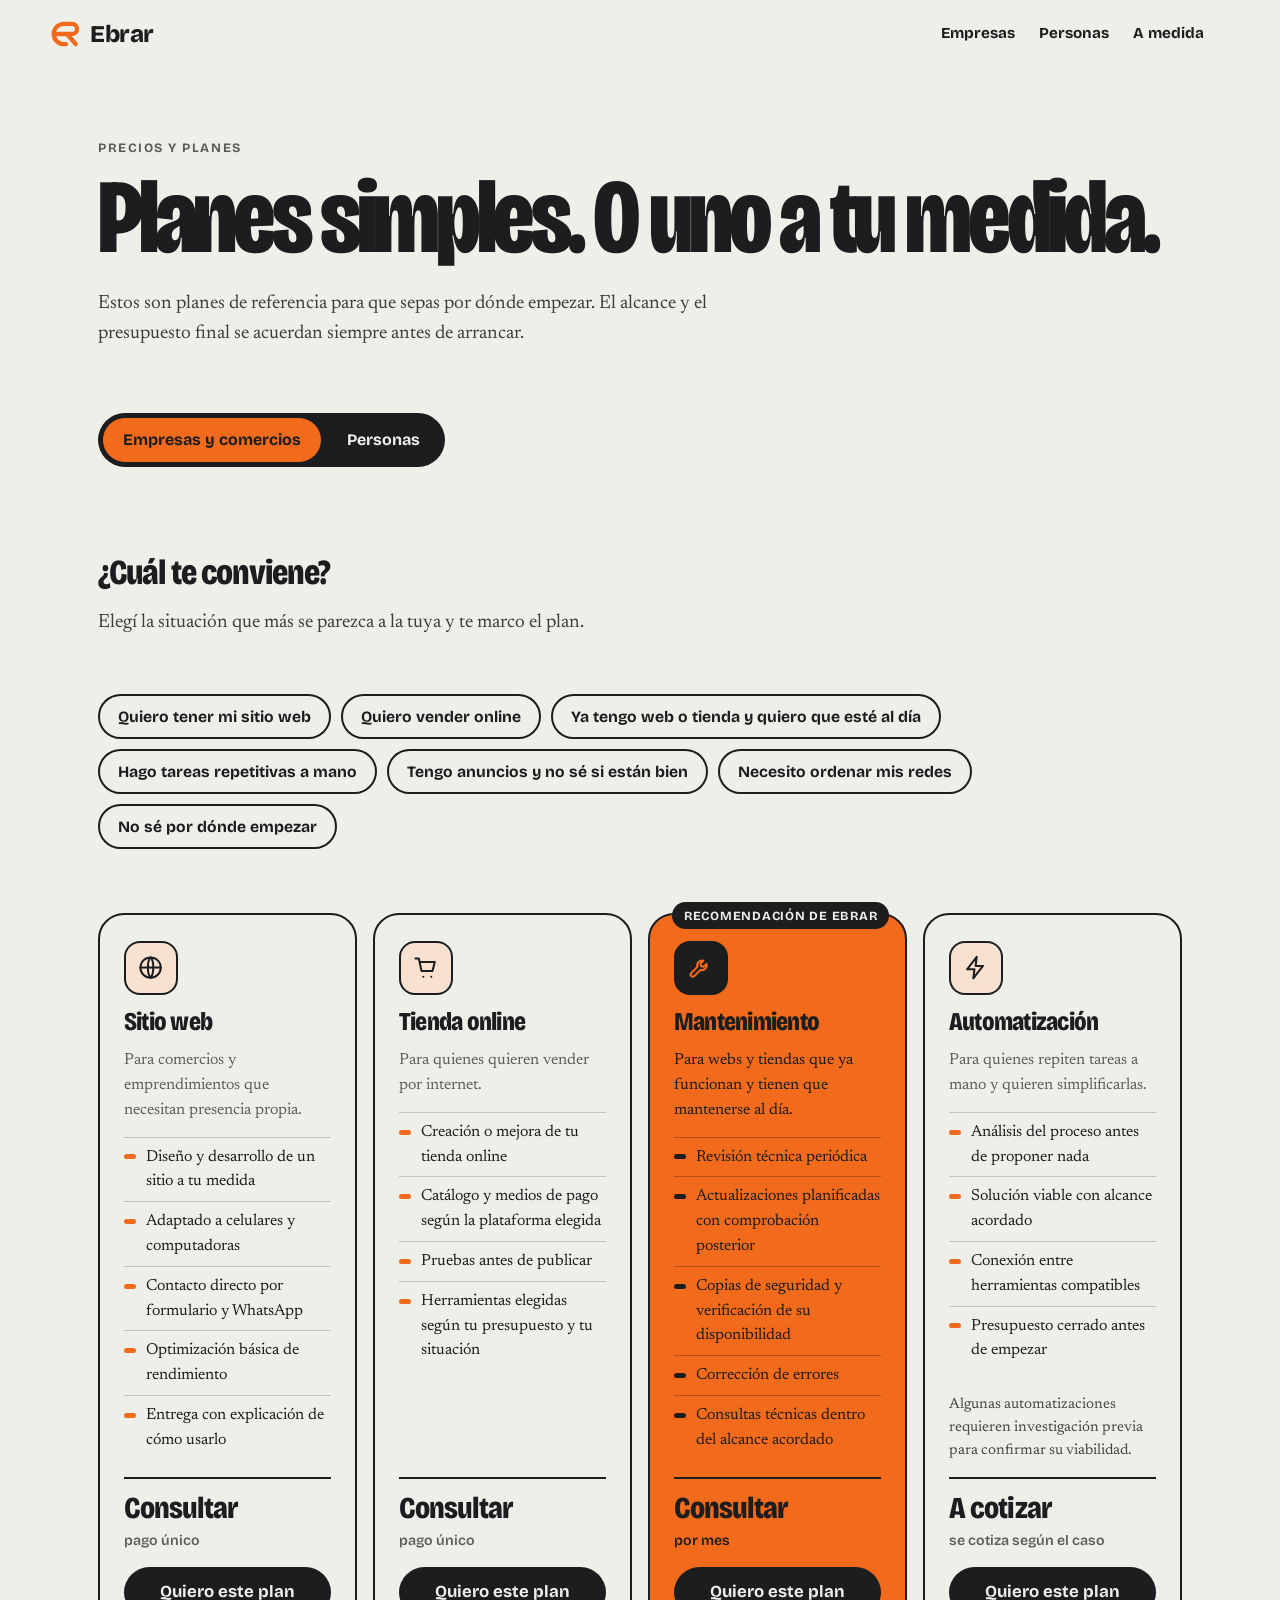
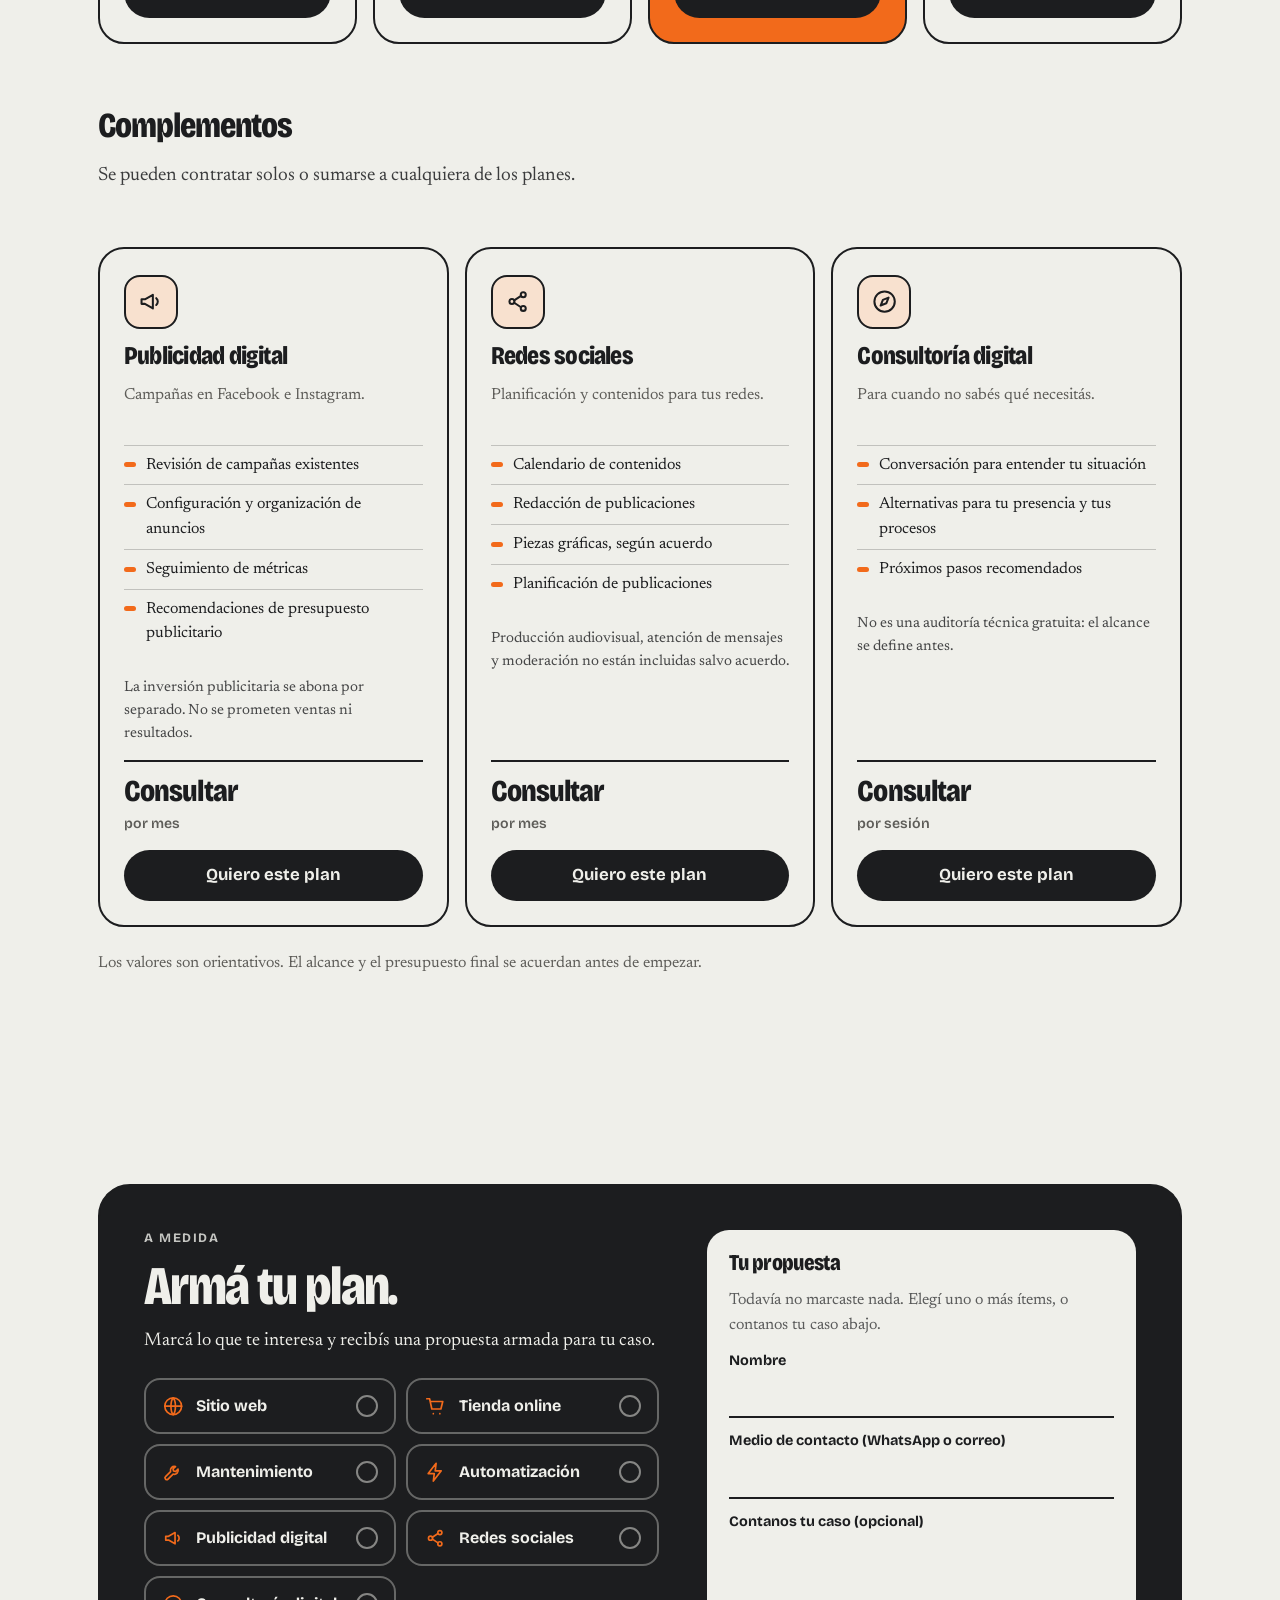
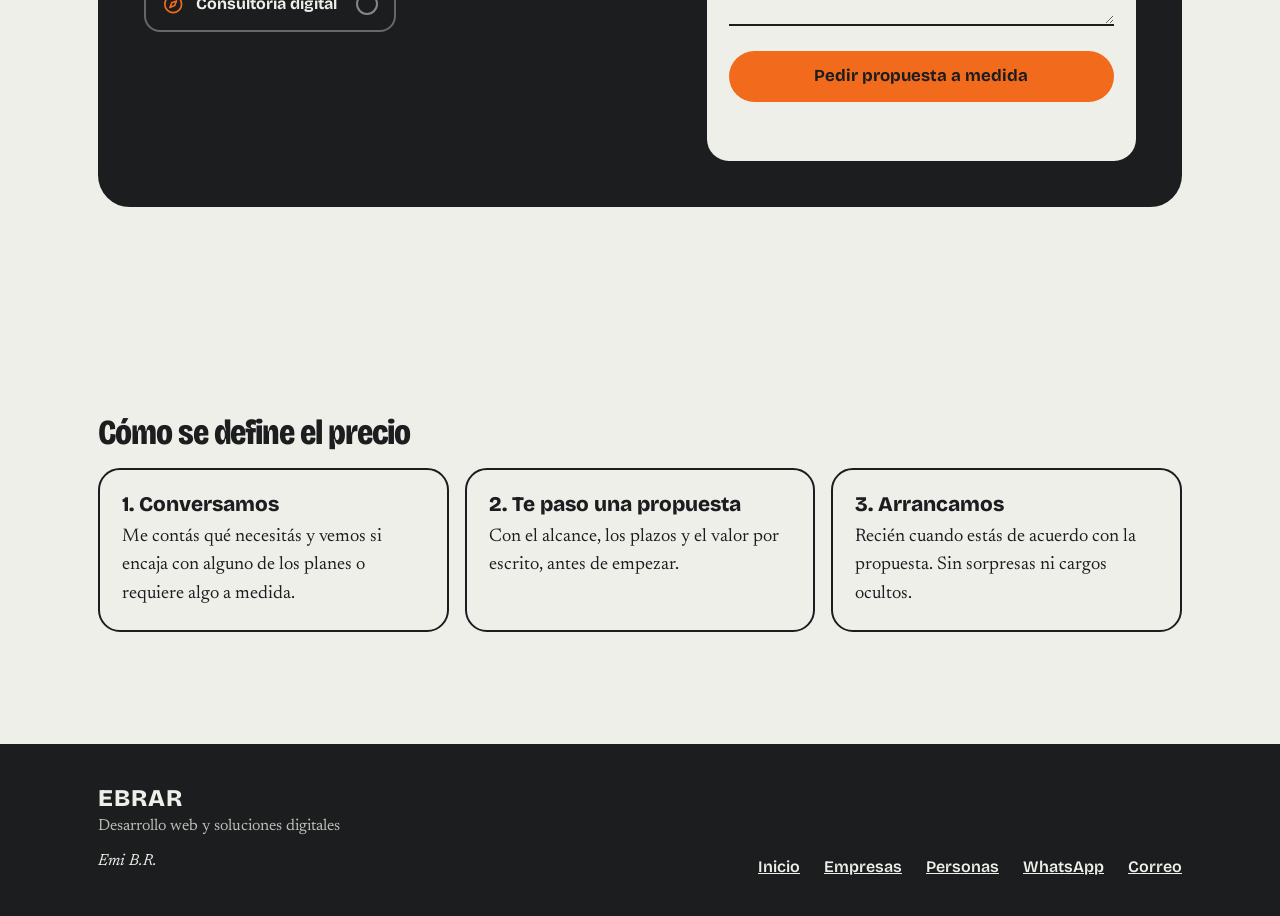
==== precios.html @ 12d83b52 "Nuevo estilo general" ====
<!doctype html>
<html lang="es-AR">
<head>
<meta charset="utf-8">
<meta name="viewport" content="width=device-width, initial-scale=1">
<title>Precios y planes | Ebrar</title>
<meta name="description" content="Planes de referencia para sitios web, tiendas online, mantenimiento, automatización, publicidad y redes, y para acompañamiento tecnológico personal. También propuestas a medida.">
<meta name="theme-color" content="#EFEFEA">
<meta name="robots" content="index, follow">
<meta property="og:type" content="website">
<meta property="og:locale" content="es_AR">
<meta property="og:site_name" content="Ebrar">
<meta property="og:title" content="Precios y planes | Ebrar">
<meta property="og:description" content="Planes simples para empresas y para personas, o una propuesta a medida.">
<meta property="og:image" content="og.png">
<meta name="twitter:card" content="summary_large_image">
<link rel="icon" type="image/svg+xml" href="logo.svg">
<link rel="preconnect" href="https://fonts.googleapis.com">
<link rel="preconnect" href="https://fonts.gstatic.com" crossorigin>
<link rel="stylesheet" href="https://fonts.googleapis.com/css2?family=Bricolage+Grotesque:opsz,wdth,wght@12..96,75..100,500..800&family=Newsreader:ital,opsz,wght@0,6..72,400..600;1,6..72,400..500&display=swap">
<link rel="stylesheet" href="styles.css">
</head>
<body>
<a class="skip" href="#contenido">Saltar al contenido</a>
<svg width="0" height="0" style="position:absolute" aria-hidden="true" focusable="false"><defs>
<symbol id="i-phone" viewBox="0 0 24 24"><rect x="7" y="2" width="10" height="20" rx="2.5"/><path d="M11 18.5h2"/></symbol>
<symbol id="i-chat" viewBox="0 0 24 24"><path d="M4 5h16v11H9.5L5 20v-4H4z"/><path d="M8 9.5h8M8 12.5h5"/></symbol>
<symbol id="i-folder" viewBox="0 0 24 24"><path d="M3 6.5h6l2 2.5h10V19H3z"/><circle cx="9" cy="14" r="1.6"/><path d="M12 17.5l3-3 3 3"/></symbol>
<symbol id="i-doc" viewBox="0 0 24 24"><path d="M6 3h8.5L19 7.5V21H6z"/><path d="M14 3v5h5M9.5 14.5l2 2 3.5-4"/></symbol>
<symbol id="i-shield" viewBox="0 0 24 24"><path d="M12 3l8 3v6c0 5-3.4 8-8 9-4.6-1-8-4-8-9V6z"/><path d="M8.5 12l2.5 2.5 4.5-5"/></symbol>
<symbol id="i-globe" viewBox="0 0 24 24"><circle cx="12" cy="12" r="9"/><path d="M3 12h18M12 3c3.2 3.2 3.2 14.8 0 18M12 3c-3.2 3.2-3.2 14.8 0 18"/></symbol>
<symbol id="i-cart" viewBox="0 0 24 24"><path d="M3 4h3l2.4 11h9.7l2-8H7M10 20h.01M17 20h.01"/></symbol>
<symbol id="i-wrench" viewBox="0 0 24 24"><path d="M14.5 6a4.2 4.2 0 0 0-5.3 5.3L3.8 16.7a1.9 1.9 0 0 0 2.7 2.7l5.4-5.4a4.2 4.2 0 0 0 5.3-5.3l-2.6 2.6-2.2-.6-.6-2.2z"/></symbol>
<symbol id="i-bolt" viewBox="0 0 24 24"><path d="M13 2.5L4.5 13.5H11l-1 8 8.5-11H12z"/></symbol>
<symbol id="i-megaphone" viewBox="0 0 24 24"><path d="M4 10v4h3l7 4V6L7 10zM17 9a4 4 0 0 1 0 6"/></symbol>
<symbol id="i-share" viewBox="0 0 24 24"><circle cx="7" cy="12" r="2.2"/><circle cx="17" cy="6" r="2.2"/><circle cx="17" cy="18" r="2.2"/><path d="M9 11l6-4M9 13l6 4"/></symbol>
<symbol id="i-compass" viewBox="0 0 24 24"><circle cx="12" cy="12" r="9"/><path d="M15.5 8.5L13.5 13.5 8.5 15.5 10.5 10.5z"/></symbol>
<symbol id="i-calendar" viewBox="0 0 24 24"><path d="M4 6h16v14H4zM4 10.5h16M8 3.5v4M16 3.5v4"/></symbol>
<symbol id="i-layers" viewBox="0 0 24 24"><path d="M12 3l9 5-9 5-9-5zM3 13l9 5 9-5"/></symbol>
<symbol id="i-user" viewBox="0 0 24 24"><circle cx="12" cy="8" r="4"/><path d="M4.5 21c0-4 3.4-6.5 7.5-6.5s7.5 2.5 7.5 6.5"/></symbol>
<symbol id="i-sliders" viewBox="0 0 24 24"><path d="M4 7h10M18 7h2M4 17h2M10 17h10M14 5v4M8 15v4"/></symbol>
</defs></svg>

<div class="pricing" id="pricing" data-aud="a">
  <header class="rbar">
    <a class="brand" href="index.html" aria-label="Ebrar, ir al inicio"><svg viewBox="-4 10 112 100" aria-hidden="true" focusable="false"><g fill="none" stroke="currentColor" stroke-width="16" stroke-linecap="round" stroke-linejoin="round"><path d="M56 98H48A38 38 0 0 1 48 22H78A19 19 0 0 1 78 60H12"/><path d="M60 60L92 98"/></g></svg>Ebrar</a>
    <nav aria-label="Principal"><a href="index.html?aud=a">Empresas</a><a href="index.html?aud=b">Personas</a><a href="#armar">A medida</a></nav>
  </header>

  <main id="contenido">
    <section class="ph wrap" aria-labelledby="titulo-precios">
      <p class="k">Precios y planes</p>
      <h1 id="titulo-precios">Planes simples. O uno a tu medida.</h1>
      <p class="lead">Estos son planes de referencia para que sepas por dónde empezar. El alcance y el presupuesto final se acuerdan siempre antes de arrancar.</p>
      <div class="atabs" role="tablist" aria-label="Elegí tu recorrido">
        <button type="button" role="tab" id="tab-a" aria-selected="true" aria-controls="plans">Empresas y comercios</button>
        <button type="button" role="tab" id="tab-b" aria-selected="false" aria-controls="plans" tabindex="-1">Personas</button>
      </div>
    </section>

    <section class="s wrap" style="padding-top:clamp(16px,3vw,32px)" aria-labelledby="t-reco">
      <h2 class="h3s" id="t-reco">¿Cuál te conviene?</h2>
      <p class="lead" style="margin-top:0">Elegí la situación que más se parezca a la tuya y te marco el plan.</p>
      <div class="situ" id="situ" role="group" aria-label="Situaciones"></div>
      <div id="plans" role="tabpanel" aria-live="polite"></div>
      <div class="addons" id="addons-wrap" hidden>
        <h2 class="h3s" id="t-add">Complementos</h2>
        <p class="lead" style="margin-top:0">Se pueden contratar solos o sumarse a cualquiera de los planes.</p>
        <div id="addons"></div>
      </div>
      <p class="pnote" id="pnote"></p>
    </section>

    <section class="s wrap" id="armar" style="padding-top:0" aria-labelledby="t-build">
      <div class="build">
        <div>
          <p class="k" style="opacity:.8">A medida</p>
          <h2 id="t-build">Armá tu plan.</h2>
          <p id="build-lead">Marcá lo que te interesa y recibís una propuesta pensada para tu caso.</p>
          <ul class="mods" id="mods"></ul>
        </div>
        <form class="sum" id="form-sum" novalidate aria-labelledby="t-sum">
          <h3 id="t-sum">Tu propuesta</h3>
          <div id="sum-list" aria-live="polite"></div>
          <div class="field"><label class="field__label" for="s-name">Nombre</label><input class="field__input" id="s-name" name="name" type="text" autocomplete="name" maxlength="80" required><p class="field__error" id="s-e-name" hidden></p></div>
          <div class="field"><label class="field__label" for="s-contact">Medio de contacto (WhatsApp o correo)</label><input class="field__input" id="s-contact" name="contact" type="text" autocomplete="email" maxlength="120" required><p class="field__error" id="s-e-contact" hidden></p></div>
          <div class="field"><label class="field__label" for="s-message">Contanos tu caso (opcional)</label><textarea class="field__input field__input--area" id="s-message" name="message" rows="3" maxlength="1500" style="min-height:5em"></textarea><p class="field__error" id="s-e-message" hidden></p></div>
          <div class="trap" aria-hidden="true"><label for="s-web">No completar este campo</label><input id="s-web" name="web" type="text" tabindex="-1" autocomplete="off"></div>
          <button class="btn" type="submit">Pedir propuesta a medida</button>
          <p class="form__status" id="s-status" role="status" aria-live="polite"></p>
        </form>
      </div>
    </section>

    <section class="s wrap how" aria-labelledby="t-how" style="padding-top:0">
      <h2 class="h3s" id="t-how">Cómo se define el precio</h2>
      <ol>
        <li><b>1. Conversamos</b>Me contás qué necesitás y vemos si encaja con alguno de los planes o requiere algo a medida.</li>
        <li><b>2. Te paso una propuesta</b>Con el alcance, los plazos y el valor por escrito, antes de empezar.</li>
        <li><b>3. Arrancamos</b>Recién cuando estás de acuerdo con la propuesta. Sin sorpresas ni cargos ocultos.</li>
      </ol>
    </section>
  </main>

  <footer class="footer">
    <div class="wrap footer__in">
      <div><p class="fb">EBRAR</p><p>Desarrollo web y soluciones digitales</p><p class="fs">Emi B.R.</p></div>
      <nav aria-label="Pie de página"><a href="index.html">Inicio</a><a href="index.html?aud=a">Empresas</a><a href="index.html?aud=b">Personas</a><a href="#" data-wa hidden>WhatsApp</a><a href="#" data-mail hidden>Correo</a></nav>
    </div>
  </footer>
</div>

<script src="config.js"></script>
<script src="common.js"></script>
<script src="precios.js"></script>
</body>
</html>
---- styles.css ----
/* Ebrar — estilos. Colores y tipografías centralizados en :root. Sin dependencias, sin build. */
:root{
  --paper:#EFEFEA;--ink:#1C1D1F;--ink2:#34353a;--orange:#F26A1B;--orange2:#D9590F;--tint:#F8E1CF;--muted:#5E5D59;
  --fd:"Bricolage Grotesque","Arial Narrow",system-ui,sans-serif;--ft:"Newsreader",Georgia,serif;
  --g:clamp(20px,5vw,48px);--ease:cubic-bezier(.2,.8,.2,1);--maxw:1180px
}
*{box-sizing:border-box}
html{scroll-behavior:smooth;-webkit-text-size-adjust:100%}
body{margin:0;background:var(--paper);color:var(--ink);font:1.15rem/1.55 var(--ft);overflow-x:hidden;text-rendering:optimizeLegibility}
h1,h2,h3,p{margin:0}
h1,h2,h3{font-family:var(--fd);font-weight:800;line-height:1;letter-spacing:-.03em;font-variation-settings:"wdth" 80}
a{color:inherit}
:focus-visible{outline:3px solid var(--orange);outline-offset:3px}
.wrap{max-width:var(--maxw);margin-inline:auto;padding-inline:var(--g)}
.skip{position:absolute;left:12px;top:-80px;z-index:200;padding:10px 16px;background:var(--ink);color:var(--paper);font-family:var(--fd)}
.skip:focus{top:12px}
svg.i{width:1em;height:1em;fill:none;stroke:currentColor;stroke-width:1.8;stroke-linecap:round;stroke-linejoin:round;flex:none}
.brand{display:flex;align-items:center;gap:10px;text-decoration:none;font:800 1.5rem var(--fd);letter-spacing:-.02em}
.brand svg{width:30px;height:28px;color:var(--orange)}
[hidden]{display:none!important}

/* ===== PORTADA (1 viewport) ===== */
.cover{position:relative;height:100svh;min-height:640px;display:flex;flex-direction:column;justify-content:center;padding:84px var(--g) 40px;overflow:hidden}
.top{position:absolute;inset:0 0 auto 0;height:68px;display:flex;align-items:center;justify-content:space-between;padding-inline:var(--g);z-index:5}
.toplinks{display:flex;gap:20px;font:700 .95rem var(--fd)}
.toplinks a{text-decoration:none;padding:8px 2px;border-bottom:2px solid transparent}.toplinks a:hover{border-color:var(--orange)}
.cover__in{position:relative;z-index:2;max-width:var(--maxw);margin-inline:auto;width:100%}
.desc{font:600 .78rem var(--fd);letter-spacing:.12em;text-transform:uppercase;margin-bottom:18px}
h1{position:relative;z-index:2;font-size:clamp(2.8rem,10vw,8.2rem);font-variation-settings:"wdth" 76;letter-spacing:-.04em;line-height:.93}
.l{display:block;overflow:hidden;padding-bottom:.08em}
.l>span{display:block;transform:translateY(105%);animation:up 1s var(--ease) forwards}
.l:nth-child(2)>span{animation-delay:.1s}.l:nth-child(3)>span{animation-delay:.2s}
@keyframes up{to{transform:none}}
.roll{margin-top:clamp(18px,3vh,32px);font:600 clamp(1.1rem,2.2vw,1.6rem) var(--ft);display:flex;gap:.45em;align-items:baseline;flex-wrap:wrap}
.roll b{display:inline-block;height:1.3em;overflow:hidden;vertical-align:bottom;font:800 1.1em var(--fd);letter-spacing:-.02em;min-width:11ch}
.roll b span{display:block;height:1.3em}
.cta{margin-top:clamp(24px,4.5vh,44px);display:flex;gap:14px;flex-wrap:wrap}
.pick{position:relative;border:0;cursor:pointer;font:700 1.08rem var(--fd);padding:0 26px;border-radius:999px;min-height:58px;display:inline-flex;align-items:center;gap:12px;transition:transform .3s var(--ease),opacity .3s}
.pick .i{font-size:1.4em}.pick .ar{transition:transform .35s var(--ease)}
.pick:hover .ar,.pick:focus-visible .ar{transform:translateX(6px)}
.pick--a{background:var(--ink);color:var(--paper)}.pick--a .i{color:var(--orange)}
.pick--b{background:var(--orange);color:var(--ink)}
.pick:hover .i:first-child{animation:wig .6s ease}
@keyframes wig{30%{transform:rotate(-12deg) scale(1.15)}60%{transform:rotate(8deg) scale(1.1)}}
/* el botón enfocado se destaca y el otro se atenúa, para no confundirlos */
.cta:has(.pick:hover) .pick:not(:hover),.cta:has(.pick:focus-visible) .pick:not(:focus-visible){opacity:.35;transform:scale(.96)}
.pick:hover,.pick:focus-visible{transform:scale(1.04)}
.pick--a:hover,.pick--a:focus-visible{animation:ringA 1.4s ease-out infinite}
.pick--b:hover,.pick--b:focus-visible{animation:ringB 1.4s ease-out infinite}
@keyframes ringA{from{box-shadow:0 0 0 0 rgba(28,29,31,.45)}to{box-shadow:0 0 0 16px rgba(28,29,31,0)}}
@keyframes ringB{from{box-shadow:0 0 0 0 rgba(242,106,27,.55)}to{box-shadow:0 0 0 16px rgba(242,106,27,0)}}
.preview{margin-top:16px;min-height:1.6em;font:600 .98rem var(--fd);color:var(--muted)}
.big-mark{position:absolute;z-index:1;right:-4vw;top:50%;width:min(46vw,620px);color:var(--orange);transform:translate(var(--px,0),calc(-50% + var(--py,0)));transition:transform .4s ease-out,color .5s,opacity .5s}
.big-mark path{stroke-dasharray:1 2;stroke-dashoffset:1.1;animation:draw 1.6s cubic-bezier(.6,.05,.2,1) .3s forwards}
.big-mark path+path{animation-delay:1.1s}
@keyframes draw{to{stroke-dashoffset:0}}
.cover[data-hov="a"] .big-mark{color:var(--ink);opacity:.12}
@media(max-width:759px){.big-mark{width:80vw;right:-22vw;top:26%;opacity:.22}.pick{width:100%;justify-content:space-between}}

/* ===== TRANSICIÓN ===== */
.wipe{position:fixed;inset:0;z-index:100;pointer-events:none;clip-path:circle(0 at 50% 50%);opacity:1}
.wipe.run{transition:clip-path .8s cubic-bezier(.7,0,.2,1)}
.wipe.fade{transition:opacity .5s ease;opacity:0}

/* ===== SELECTOR DISCRETO: riel lateral (≥1300px) o botón de esquina ===== */
.sw{position:relative;display:inline-flex;background:var(--ink);border-radius:999px;padding:3px;font:700 .82rem var(--fd)}
.sw button{position:relative;z-index:1;border:0;background:none;color:var(--paper);padding:8px 13px;border-radius:999px;cursor:pointer;font:inherit;min-height:36px;white-space:nowrap}
.sw button[aria-pressed=true]{color:var(--ink)}
.sw .pill{position:absolute;border-radius:999px;background:var(--orange);transition:all .45s var(--ease)}
#rail,#chip,#pop{display:none}
#rail{position:fixed;z-index:60;right:8px;top:50%;transform:translateY(-50%) translateX(140%);transition:transform .5s var(--ease)}
#rail.show{transform:translateY(-50%)}
#rail.sw{flex-direction:column;width:42px;padding:3px;box-shadow:0 0 0 1px rgba(239,239,234,.4)}
#rail button{writing-mode:vertical-rl;transform:rotate(180deg);padding:14px 8px;min-height:0;min-width:36px}
#rail .pill{left:3px;right:3px}
@media(min-width:1300px){#rail{display:inline-flex}}
@media(max-width:1299px){
  #chip{display:grid;place-items:center;position:fixed;z-index:60;top:12px;right:12px;width:46px;height:46px;border-radius:50%;border:2px solid var(--paper);background:var(--ink);color:var(--orange);font-size:1.3rem;cursor:pointer;opacity:0;pointer-events:none;transition:opacity .4s,transform .3s var(--ease)}
  #chip.show{opacity:.6;pointer-events:auto}#chip.show:hover,#chip.show:focus-visible,#chip.open{opacity:1}
  #pop{position:fixed;z-index:61;top:66px;right:12px;flex-direction:column;gap:4px;background:var(--ink);border:2px solid var(--paper);border-radius:18px;padding:6px;font:700 .9rem var(--fd)}
  #pop.open{display:flex}
  #pop button{border:0;background:none;color:var(--paper);padding:11px 16px;border-radius:12px;cursor:pointer;font:inherit;text-align:left;min-height:44px}
  #pop button[aria-pressed=true]{background:var(--orange);color:var(--ink)}
}

/* ===== CONTENIDO POR RECORRIDO ===== */
#reveal{display:none;transition:background .5s,color .5s}
#reveal.on{display:block}
#reveal[data-aud=a]{background:var(--ink);color:var(--paper)}
#reveal[data-aud=b]{background:var(--tint);color:var(--ink)}
.only-a,.only-b{display:none}
#reveal[data-aud=a] .only-a,#reveal[data-aud=b] .only-b{display:block}
.rbar{display:flex;align-items:center;justify-content:space-between;gap:16px;min-height:68px;padding-inline:var(--g);max-width:calc(var(--maxw) + 2*var(--g));margin-inline:auto}
.rbar nav{display:flex;gap:20px;font:700 .95rem var(--fd)}
.rbar nav a{text-decoration:none;padding:8px 2px;border-bottom:2px solid transparent}.rbar nav a:hover{border-color:var(--orange)}
@media(max-width:1299px){.rbar{padding-right:72px}}
@media(max-width:560px){.rbar nav{gap:12px;font-size:.85rem}.rbar .brand{font-size:1.25rem}}
section.s{padding-block:clamp(56px,9vw,112px)}
.k{font:700 .8rem var(--fd);letter-spacing:.12em;text-transform:uppercase;opacity:.7;margin-bottom:14px}
h2{font-size:clamp(2.1rem,6vw,4.6rem);max-width:13em;margin-bottom:clamp(28px,5vw,60px)}
h2 em{font-style:normal;color:var(--orange)}
.lead{max-width:36em;margin:calc(-1*clamp(8px,3vw,28px)) 0 clamp(28px,5vw,56px);font-size:1.2rem;opacity:.85}
.rv{opacity:0;transform:translateY(40px);transition:opacity .8s var(--ease),transform .8s var(--ease);transition-delay:var(--d,0s)}
.rv.in{opacity:1;transform:none}
.link{display:inline-block;margin-top:12px;font:700 1rem var(--fd);text-decoration:underline;text-decoration-thickness:4px;text-underline-offset:6px}
.link:hover{text-decoration-color:var(--orange)}
.note{font-size:.98rem;margin-top:10px;opacity:.8}

/* Servicios para empresas: tarjetas apiladas */
.stack{position:relative}
.card{position:sticky;top:calc(24px + var(--i)*22px);margin-bottom:28px;border-radius:28px;padding:clamp(24px,4vw,48px);display:grid;gap:22px 40px;color:var(--ink);border:2px solid var(--ink);transform-origin:50% 0}
@media(min-width:760px){.card{grid-template-columns:110px 1fr 1fr}}
.card:nth-child(1){background:var(--paper)}.card:nth-child(2){background:var(--orange)}.card:nth-child(3){background:#E4E3DB}.card:nth-child(4){background:var(--tint)}.card:nth-child(5){background:var(--paper)}
.card .n{font:800 clamp(3rem,8vw,5.5rem)/.9 var(--fd);font-variation-settings:"wdth" 78}
.card h3{font-size:clamp(1.6rem,3.6vw,2.4rem);margin-bottom:10px}
.card ul{list-style:none;margin:0;padding:0}
.card li{padding:8px 0 8px 24px;border-top:1px solid rgba(28,29,31,.28);position:relative}
.card li:first-child{border:0}
.card li::before{content:"";position:absolute;left:0;top:1.02em;width:13px;height:6px;border-radius:6px;background:var(--ink)}
.card .link:hover{text-decoration-color:var(--ink)}

/* Pasos: paneles que se expanden (escritorio) / carrusel (móvil) */
.sg{display:flex;gap:12px;height:330px}
.st{position:relative;flex:1;min-width:0;padding:22px 20px;border-radius:24px;background:rgba(128,128,128,.12);border:2px solid currentColor;border-color:color-mix(in srgb,currentColor 28%,transparent);display:flex;flex-direction:column;justify-content:space-between;overflow:hidden;cursor:pointer;transition:flex .7s var(--ease),background .5s,color .5s,border-color .5s;text-align:left;color:inherit;font:inherit}
.st.on{flex:3.2;background:var(--orange);color:var(--ink);border-color:var(--orange)}
.st .ic{font-size:2rem;width:56px;height:56px;border-radius:16px;display:grid;place-items:center;background:rgba(128,128,128,.2);transition:all .5s var(--ease)}
.st.on .ic{background:var(--ink);color:var(--orange);transform:rotate(-6deg) scale(1.08)}
.st h3{font-size:clamp(1.3rem,2vw,1.8rem)}
.st p{font-size:1.02rem;max-height:0;opacity:0;transition:all .6s var(--ease);max-width:22em}
.st.on p{max-height:140px;opacity:1;margin-top:8px}
.st .sn{position:absolute;right:16px;top:14px;font:800 1.1rem var(--fd);opacity:.6}
.pbar{height:5px;border-radius:5px;background:rgba(128,128,128,.25);margin-bottom:18px;overflow:hidden}
.pbar i{display:block;height:100%;width:var(--p,0%);background:var(--orange);transition:width .3s linear}
@media(max-width:899px){
  .sg{height:auto;overflow-x:auto;scroll-snap-type:x mandatory;padding-bottom:10px;margin-inline:calc(-1*var(--g));padding-inline:var(--g);scrollbar-width:none}
  .sg::-webkit-scrollbar{display:none}
  .st,.st.on{flex:0 0 78%;scroll-snap-align:center;min-height:250px;background:rgba(128,128,128,.12);color:inherit;border-color:color-mix(in srgb,currentColor 28%,transparent)}
  .st.cur{background:var(--orange);color:var(--ink);border-color:var(--orange)}
  .st p{max-height:none;opacity:1;margin-top:8px}
}

/* Personas: tarjetas con íconos (bento) */
.pg{display:grid;gap:16px;grid-template-columns:1fr}
.pc{position:relative;border-radius:26px;border:2px solid var(--ink);background:var(--paper);color:var(--ink);padding:26px 24px 28px;display:flex;flex-direction:column;gap:14px;overflow:hidden;transition:transform .4s var(--ease),box-shadow .4s var(--ease)}
.pc:hover{transform:translateY(-8px) rotate(-.6deg);box-shadow:0 14px 0 var(--ink)}
.pc .ic{width:62px;height:62px;border-radius:18px;display:grid;place-items:center;font-size:2rem;background:var(--tint);color:var(--ink);border:2px solid var(--ink);transition:all .45s var(--ease)}
.pc:hover .ic{background:var(--orange);transform:rotate(-8deg) scale(1.1)}
.pc h3{font-size:clamp(1.4rem,2.4vw,1.8rem)}.pc p{color:var(--muted);font-size:1.05rem}
.pc--cta{background:var(--orange);flex-direction:row;align-items:center;gap:22px;flex-wrap:wrap}
.pc--cta .ic{background:var(--ink);color:var(--orange)}.pc--cta p{color:var(--ink)}
.pc--cta .txt{flex:1 1 260px;display:flex;flex-direction:column;gap:8px}
.pc--cta:hover{box-shadow:0 14px 0 var(--ink)}
.btn{display:inline-block;font:700 1.05rem var(--fd);text-decoration:none;padding:17px 26px;border:0;border-radius:999px;background:var(--ink);color:var(--paper);cursor:pointer;transition:transform .25s var(--ease),background .2s;line-height:1}
.btn:hover{transform:translateY(-3px);background:var(--ink2)}
.btn[disabled]{opacity:.55;cursor:not-allowed}
@media(min-width:620px){.pg{grid-template-columns:repeat(2,1fr)}.pc.big,.pc.wide{grid-column:span 2}}
@media(min-width:960px){.pg{grid-template-columns:repeat(4,1fr);grid-auto-rows:minmax(210px,auto)}.pc.big{grid-column:span 2;grid-row:span 2}.pc.wide{grid-column:span 4}}
.pc.big .ic{width:96px;height:96px;font-size:3.4rem;border-radius:26px}
.pc.big h3{font-size:clamp(2rem,3.6vw,3rem)}.pc.big p{font-size:1.2rem;max-width:20em}
.mock{margin-top:auto;display:flex;gap:10px}
.mock span{flex:1;height:64px;display:grid;place-items:center;font-size:1.8rem;border-radius:14px;background:var(--tint);border:2px solid var(--ink);animation:bob 3s ease-in-out infinite}
.mock span:nth-child(2){animation-delay:.3s;background:var(--orange)}.mock span:nth-child(3){animation-delay:.6s}
@keyframes bob{50%{transform:translateY(-8px)}}
/* aviso informativo (no es una opción de servicio) */
.notice{display:flex;gap:16px;align-items:flex-start;margin-top:36px;padding:18px 22px;max-width:46em;border-left:6px solid var(--ink);background:rgba(255,255,255,.55);border-radius:6px 16px 16px 6px}
.notice .i{font-size:1.5rem;margin-top:2px;color:var(--orange2)}
.notice p{font-size:1.02rem}.notice strong{font-family:var(--fd);font-weight:800;letter-spacing:-.01em}

/* Sobre mí */
.about{display:grid;gap:28px}
@media(min-width:800px){.about{grid-template-columns:1fr 1fr;gap:64px;align-items:start}}
.about h2{margin-bottom:0}
.about p+p{margin-top:1em}
.sign{font:italic 500 clamp(2.2rem,7vw,3.4rem)/1 var(--ft);color:var(--orange);margin-top:28px}
.sign-note{font:600 .95rem var(--fd);opacity:.7;margin-top:6px}

/* Preguntas frecuentes */
details{border-top:2px solid currentColor}
details:last-of-type{border-bottom:2px solid currentColor}
summary{cursor:pointer;list-style:none;display:flex;justify-content:space-between;gap:16px;padding:16px 0;min-height:44px;font:700 1.08rem/1.25 var(--fd)}
summary::-webkit-details-marker{display:none}
summary::after{content:"+";font-size:1.5rem;line-height:1;color:var(--orange);font-weight:800}
details[open] summary::after{content:"–"}
details p{margin:0 0 16px;max-width:34em;font-size:1.05rem;opacity:.85}
details+details{margin-top:0}

/* Contacto */
.contact{display:grid;gap:36px}
@media(min-width:860px){.contact{grid-template-columns:1fr 1fr;gap:72px;align-items:start}}
.contact h2{margin-bottom:20px}
.contact p{max-width:28em}
.form{display:grid;gap:26px;align-content:start}
.field__label{display:block;margin-bottom:4px;font:700 1rem var(--fd)}
.field__input{width:100%;padding:10px 0;border:0;border-bottom:2px solid currentColor;border-radius:0;background:transparent;color:inherit;font:inherit;font-size:1.15rem;line-height:1.4}
.field__input--area{resize:vertical;min-height:7.5em}
.field__input:focus-visible{outline:3px solid var(--orange);outline-offset:4px}
.field__input[aria-invalid="true"]{border-bottom-style:dashed}
select.field__input option{background:var(--paper);color:var(--ink)}
.field__hint{margin:6px 0 0;font:.9rem var(--fd);opacity:.75}
.field__error{margin:6px 0 0;font:700 .95rem var(--fd);color:var(--orange)}
#reveal[data-aud=b] .field__error{color:#B03A00}
.trap{position:absolute;left:-9999px;width:1px;height:1px;overflow:hidden}
.form .btn{justify-self:start;background:var(--orange);color:var(--ink)}.form .btn:hover{background:#ff7c33}
.form__status{margin:0;min-height:1.5em;font:600 1.02rem var(--fd)}
.form__status[data-state="success"],.form__status[data-state="error"]{padding:12px 16px;border:3px solid currentColor;border-radius:12px}

/* Pie */
.footer{background:var(--ink);color:var(--paper);padding-block:40px}
.footer__in{display:grid;gap:28px}
@media(min-width:760px){.footer__in{grid-template-columns:1fr auto;align-items:end}}
.footer p{margin:0 0 2px;font-size:1rem;color:#BDBCB6}
.footer .fb{font:800 1.5rem var(--fd);letter-spacing:.04em;color:var(--paper)}
.footer .fs{margin-top:10px;font-style:italic;color:var(--paper)}
.footer nav{display:flex;flex-wrap:wrap;gap:8px 24px}
.footer nav a{font:600 1rem var(--fd)}

/* ===== PÁGINA DE PRECIOS ===== */
.ph{padding-block:clamp(28px,6vw,72px) clamp(28px,5vw,56px)}
.ph h1{font-size:clamp(2.6rem,9vw,6.6rem)}
.ph .lead{margin-top:22px}
.atabs{display:inline-flex;gap:6px;background:var(--ink);padding:5px;border-radius:999px;margin-top:8px}
.atabs button{border:0;background:none;color:var(--paper);font:700 1rem var(--fd);padding:12px 20px;border-radius:999px;cursor:pointer;min-height:44px}
.atabs button[aria-selected="true"]{background:var(--orange);color:var(--ink)}
.pricing[data-aud=b]{background:var(--tint)}
.pricing{transition:background .5s}
.panel-a,.panel-b{display:none}
.pricing[data-aud=a] .panel-a,.pricing[data-aud=b] .panel-b{display:block}
.h3s{font-size:clamp(1.5rem,3vw,2.2rem);margin:0 0 18px}
.situ{display:flex;flex-wrap:wrap;gap:10px;margin-bottom:clamp(36px,6vw,64px)}
.chip{border:2px solid var(--ink);background:transparent;color:inherit;font:700 .98rem var(--fd);padding:11px 18px;border-radius:999px;cursor:pointer;min-height:44px;transition:background .25s,color .25s,transform .25s var(--ease)}
.chip:hover{transform:translateY(-2px)}
.chip[aria-pressed="true"]{background:var(--ink);color:var(--paper)}
.plans{display:grid;gap:16px;grid-template-columns:1fr}
@media(min-width:700px){.plans{grid-template-columns:repeat(2,1fr)}}
@media(min-width:1000px){.plans.p4{grid-template-columns:repeat(4,1fr)}.plans.p3{grid-template-columns:repeat(3,1fr)}}
.plan{position:relative;display:flex;flex-direction:column;gap:14px;padding:26px 24px 24px;border:2px solid var(--ink);border-radius:26px;background:var(--paper);color:var(--ink);transition:transform .4s var(--ease),box-shadow .4s var(--ease),background .4s}
.plan:hover{transform:translateY(-6px);box-shadow:0 12px 0 var(--ink)}
.plan .ic{width:54px;height:54px;border-radius:16px;display:grid;place-items:center;font-size:1.7rem;background:var(--tint);border:2px solid var(--ink)}
.plan h3{font-size:1.6rem}
.plan .who{font-size:1rem;color:var(--muted);min-height:3em}
.plan ul{list-style:none;margin:0;padding:0;font-size:1rem}
.plan li{padding:7px 0 7px 22px;border-top:1px solid rgba(28,29,31,.22);position:relative}
.plan li::before{content:"";position:absolute;left:0;top:1.05em;width:12px;height:5px;border-radius:5px;background:var(--orange)}
.price{margin-top:auto;padding-top:14px;border-top:2px solid var(--ink)}
.price .amt{font:800 1.9rem/1 var(--fd);letter-spacing:-.03em;font-variation-settings:"wdth" 82}
.price .per{display:block;font:600 .88rem var(--fd);color:var(--muted);margin-top:4px}
.plan .btn{align-self:stretch;text-align:center;margin-top:4px}
.plan--rec{background:var(--orange)}
.plan--rec .who,.plan--rec .per{color:var(--ink)}.plan--rec .ic{background:var(--ink);color:var(--orange)}
.badge{position:absolute;top:-13px;left:22px;background:var(--ink);color:var(--paper);font:700 .78rem var(--fd);letter-spacing:.06em;text-transform:uppercase;padding:6px 12px;border-radius:999px}
.plan.flash{animation:flash 1.4s ease}
@keyframes flash{0%,100%{box-shadow:0 0 0 0 rgba(242,106,27,0)}30%{box-shadow:0 0 0 12px rgba(242,106,27,.45)}}
.plan.dim{opacity:.45}
.addons{margin-top:clamp(36px,6vw,64px)}
/* a medida: armá tu plan */
.build{margin-top:clamp(48px,8vw,96px);display:grid;gap:28px;padding:clamp(22px,4vw,44px);border:2px solid var(--ink);border-radius:32px;background:var(--ink);color:var(--paper)}
@media(min-width:900px){.build{grid-template-columns:1.2fr 1fr;gap:48px}}
.build h2{font-size:clamp(2rem,4.6vw,3.4rem);margin-bottom:14px}
.mods{display:grid;gap:10px;margin:22px 0 0;padding:0;list-style:none}
@media(min-width:560px){.mods{grid-template-columns:1fr 1fr}}
.mod{position:relative}
.mod input{position:absolute;opacity:0;inset:0;width:100%;height:100%;cursor:pointer;margin:0}
.mod label{display:flex;align-items:center;gap:12px;padding:14px 16px;border:2px solid rgba(239,239,234,.35);border-radius:16px;font:700 1rem var(--fd);transition:background .25s,border-color .25s,color .25s;min-height:56px}
.mod label .i{font-size:1.4rem;color:var(--orange)}
.mod .tick{margin-left:auto;width:22px;height:22px;border-radius:50%;border:2px solid rgba(239,239,234,.5);display:grid;place-items:center;font-size:.8rem;color:transparent;transition:all .25s}
.mod input:checked+label{background:var(--orange);border-color:var(--orange);color:var(--ink)}
.mod input:checked+label .i{color:var(--ink)}
.mod input:checked+label .tick{background:var(--ink);border-color:var(--ink);color:var(--orange)}
.mod input:focus-visible+label{outline:3px solid var(--paper);outline-offset:3px}
.sum{background:var(--paper);color:var(--ink);border-radius:22px;padding:22px;display:flex;flex-direction:column;gap:14px;align-self:start}
.sum h3{font-size:1.4rem}
.sum ul{list-style:none;margin:0;padding:0;font-size:1rem}
.sum li{display:flex;justify-content:space-between;gap:12px;padding:8px 0;border-top:1px solid rgba(28,29,31,.2)}
.sum li span:last-child{font:700 .95rem var(--fd);white-space:nowrap}
.sum .empty{opacity:.7;font-size:1rem}
.sum .tot{border-top:2px solid var(--ink);padding-top:12px;font:800 1.05rem var(--fd)}
.sum .field__input{border-color:var(--ink);font-size:1.05rem}
.sum .form__status{font-size:.95rem}
.sum .btn{background:var(--orange);color:var(--ink)}.sum .btn:hover{background:#ff7c33}
.sum .field__label{font-size:.9rem}
.how{margin-top:clamp(48px,8vw,96px)}
.how ol{list-style:none;margin:0;padding:0;display:grid;gap:16px}
@media(min-width:800px){.how ol{grid-template-columns:repeat(3,1fr)}}
.how li{padding:22px;border:2px solid var(--ink);border-radius:22px}
.how li b{font:800 1.3rem var(--fd);display:block;margin-bottom:6px}
.pnote{margin-top:24px;font-size:1rem;color:var(--muted);max-width:44em}

@media(prefers-reduced-motion:reduce){
  html{scroll-behavior:auto}
  *,*::before,*::after{animation:none!important;transition:none!important}
  .rv{opacity:1;transform:none}.l>span{transform:none}.big-mark path{stroke-dashoffset:0}
}
@media print{.skip,#rail,#chip,#pop,.wipe{display:none}}
.plan--rec li::before{background:var(--ink)}
.plan--rec li{border-top-color:rgba(28,29,31,.3)}
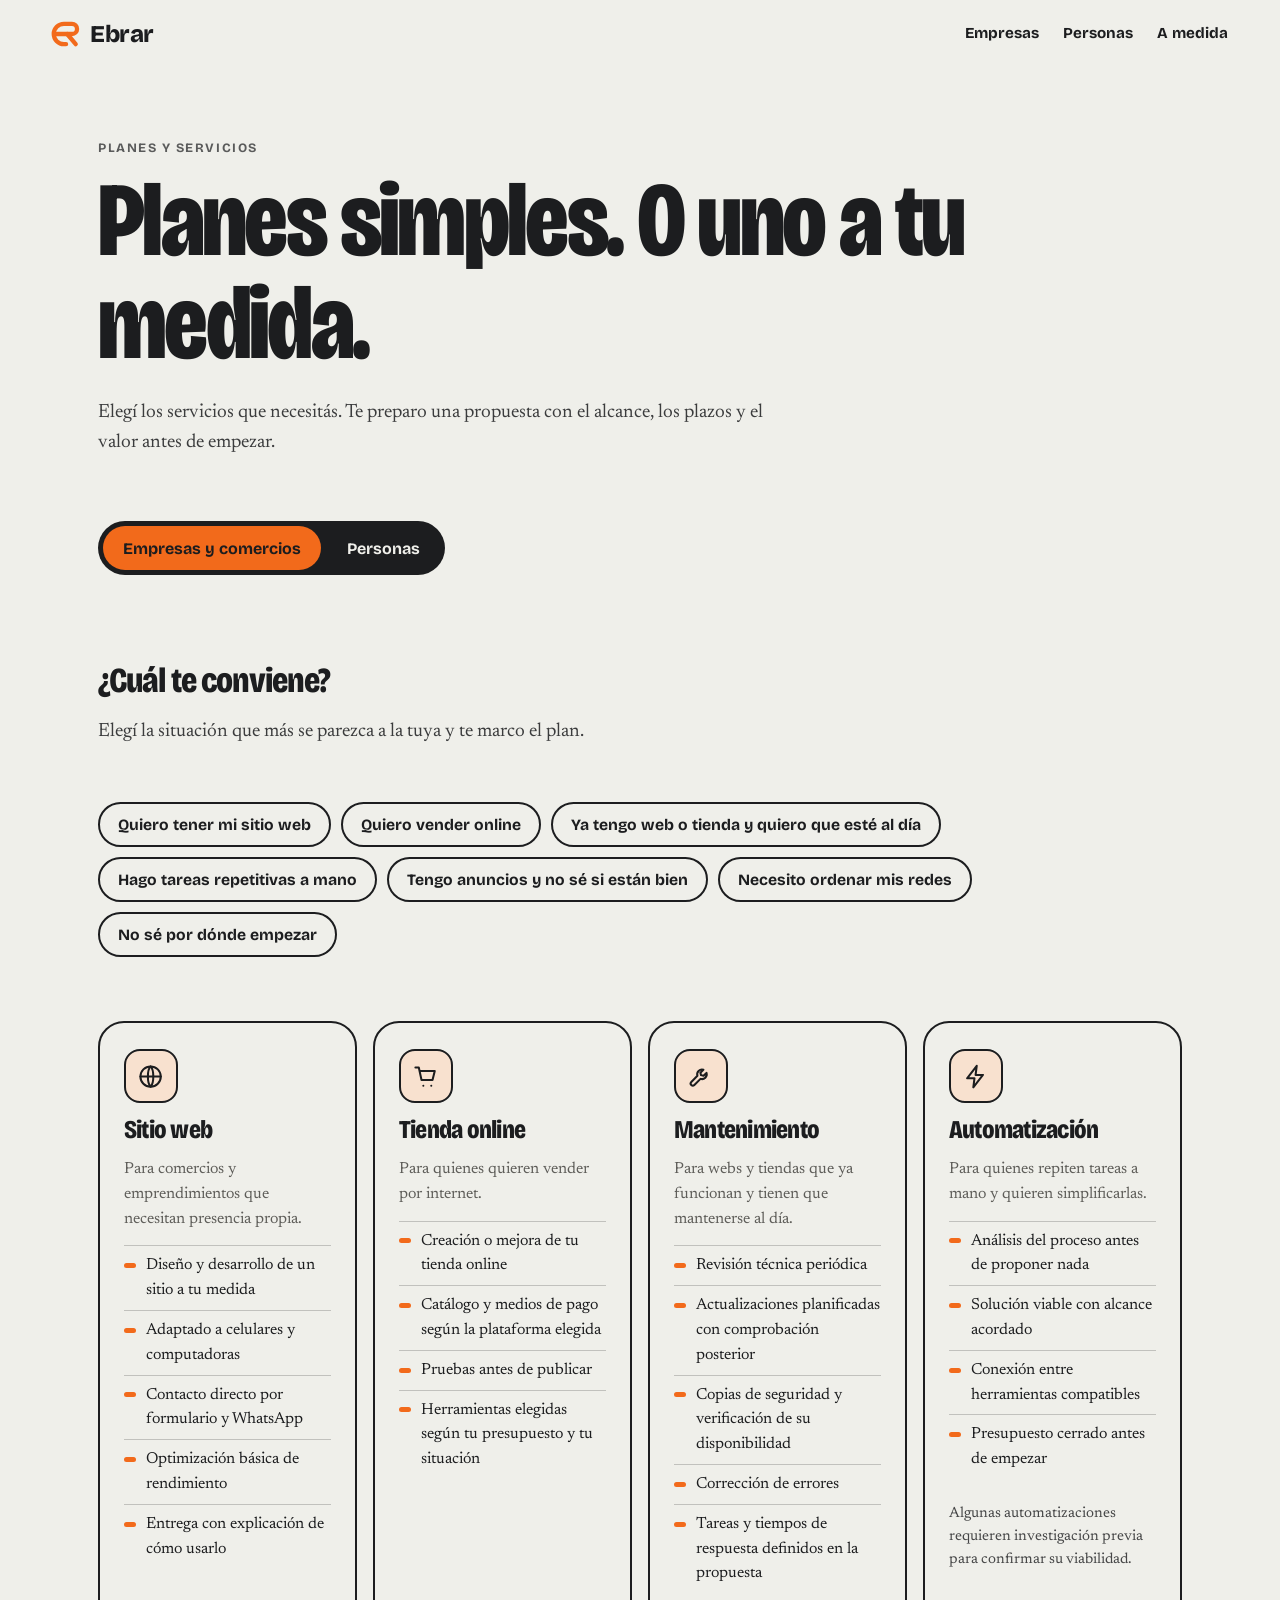
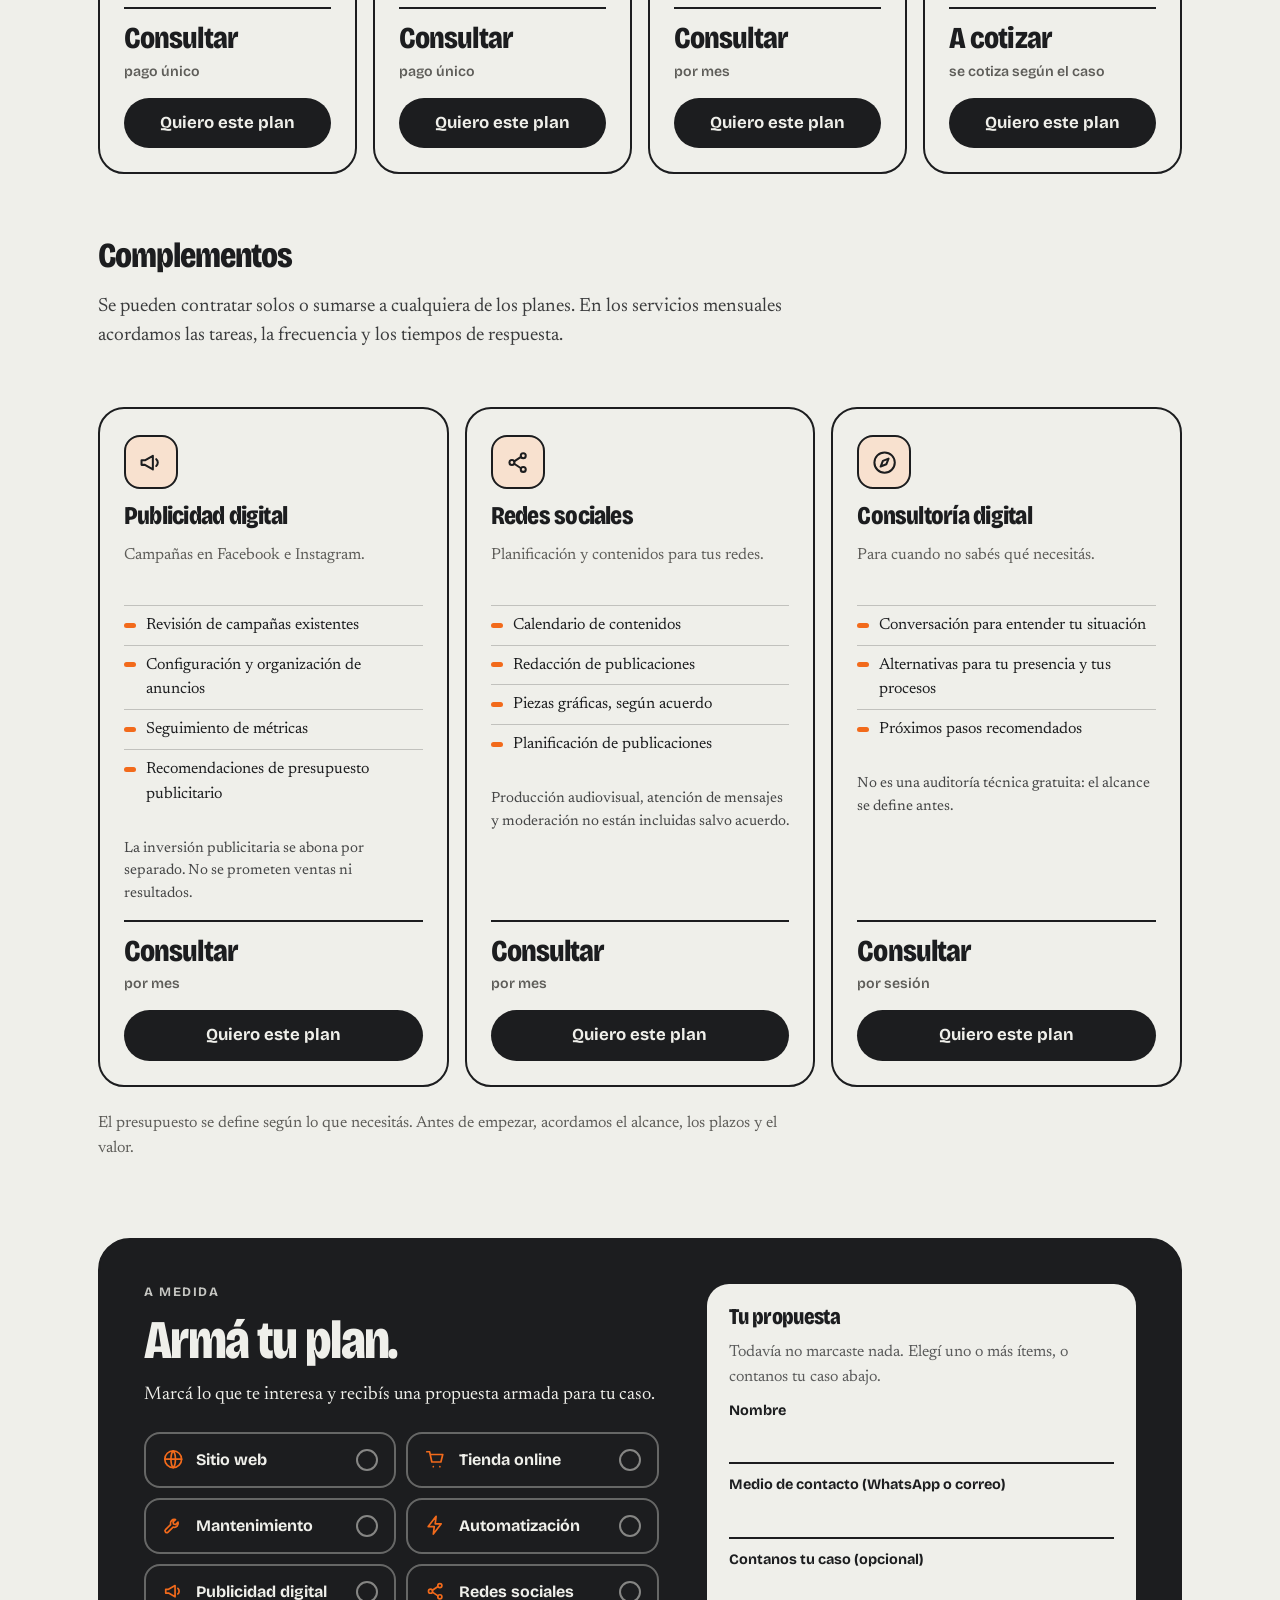
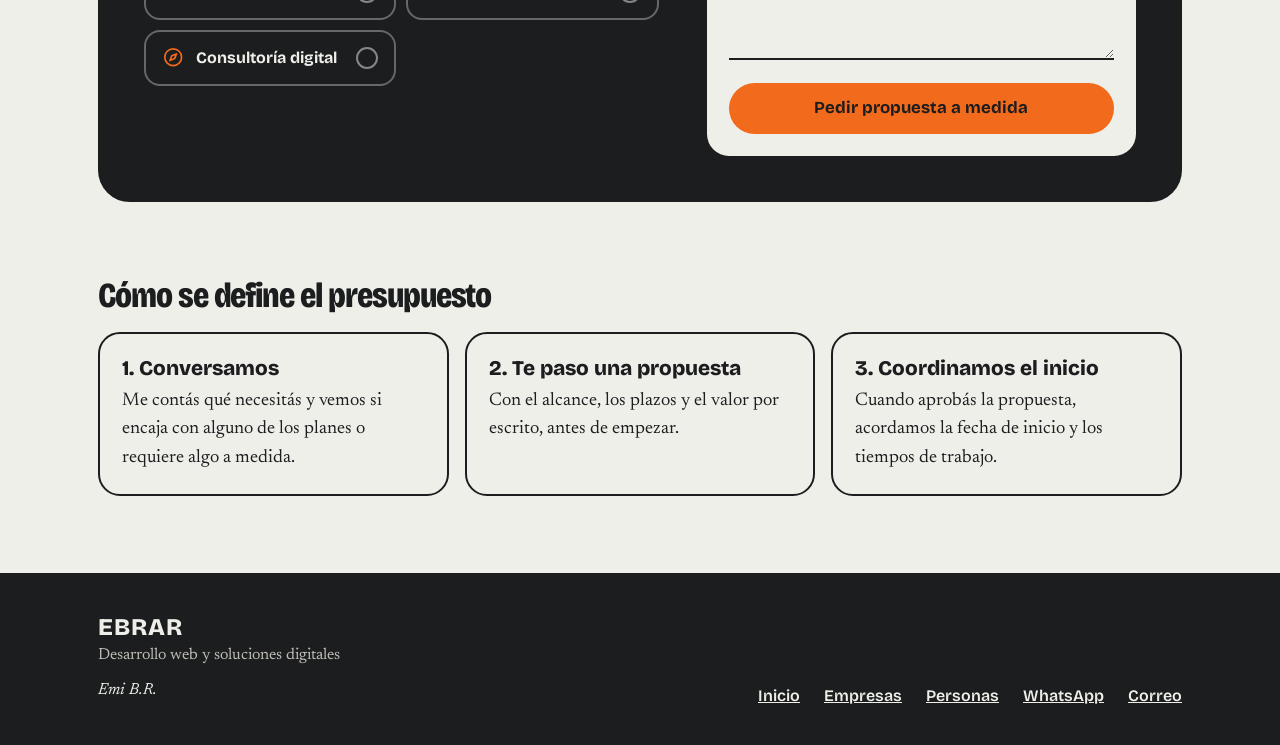
==== commit 25dbf164: "Mejora el diseño adaptable y presenta planes con cotización personalizada" ====
--- a/precios.html
+++ b/precios.html
@@ -3,14 +3,14 @@
 <head>
 <meta charset="utf-8">
 <meta name="viewport" content="width=device-width, initial-scale=1">
-<title>Precios y planes | Ebrar</title>
-<meta name="description" content="Planes de referencia para sitios web, tiendas online, mantenimiento, automatización, publicidad y redes, y para acompañamiento tecnológico personal. También propuestas a medida.">
+<title>Planes y servicios | Ebrar</title>
+<meta name="description" content="Sitios web, tiendas online, mantenimiento, automatización, publicidad, redes y acompañamiento tecnológico personal. Pedí una propuesta con alcance, plazos y presupuesto acordados.">
 <meta name="theme-color" content="#EFEFEA">
 <meta name="robots" content="index, follow">
 <meta property="og:type" content="website">
 <meta property="og:locale" content="es_AR">
 <meta property="og:site_name" content="Ebrar">
-<meta property="og:title" content="Precios y planes | Ebrar">
+<meta property="og:title" content="Planes y servicios | Ebrar">
 <meta property="og:description" content="Planes simples para empresas y para personas, o una propuesta a medida.">
 <meta property="og:image" content="og.png">
 <meta name="twitter:card" content="summary_large_image">
@@ -49,9 +49,9 @@
 
   <main id="contenido">
     <section class="ph wrap" aria-labelledby="titulo-precios">
-      <p class="k">Precios y planes</p>
+      <p class="k">Planes y servicios</p>
       <h1 id="titulo-precios">Planes simples. O uno a tu medida.</h1>
-      <p class="lead">Estos son planes de referencia para que sepas por dónde empezar. El alcance y el presupuesto final se acuerdan siempre antes de arrancar.</p>
+      <p class="lead">Elegí los servicios que necesitás. Te preparo una propuesta con el alcance, los plazos y el valor antes de empezar.</p>
       <div class="atabs" role="tablist" aria-label="Elegí tu recorrido">
         <button type="button" role="tab" id="tab-a" aria-selected="true" aria-controls="plans">Empresas y comercios</button>
         <button type="button" role="tab" id="tab-b" aria-selected="false" aria-controls="plans" tabindex="-1">Personas</button>
@@ -65,7 +65,7 @@
       <div id="plans" role="tabpanel" aria-live="polite"></div>
       <div class="addons" id="addons-wrap" hidden>
         <h2 class="h3s" id="t-add">Complementos</h2>
-        <p class="lead" style="margin-top:0">Se pueden contratar solos o sumarse a cualquiera de los planes.</p>
+        <p class="lead" style="margin-top:0">Se pueden contratar solos o sumarse a cualquiera de los planes. En los servicios mensuales acordamos las tareas, la frecuencia y los tiempos de respuesta.</p>
         <div id="addons"></div>
       </div>
       <p class="pnote" id="pnote"></p>
@@ -84,7 +84,7 @@
           <div id="sum-list" aria-live="polite"></div>
           <div class="field"><label class="field__label" for="s-name">Nombre</label><input class="field__input" id="s-name" name="name" type="text" autocomplete="name" maxlength="80" required><p class="field__error" id="s-e-name" hidden></p></div>
           <div class="field"><label class="field__label" for="s-contact">Medio de contacto (WhatsApp o correo)</label><input class="field__input" id="s-contact" name="contact" type="text" autocomplete="email" maxlength="120" required><p class="field__error" id="s-e-contact" hidden></p></div>
-          <div class="field"><label class="field__label" for="s-message">Contanos tu caso (opcional)</label><textarea class="field__input field__input--area" id="s-message" name="message" rows="3" maxlength="1500" style="min-height:5em"></textarea><p class="field__error" id="s-e-message" hidden></p></div>
+          <div class="field"><label class="field__label" for="s-message">Contanos tu caso (opcional)</label><textarea class="field__input field__input--area" id="s-message" name="message" rows="3" maxlength="1500"></textarea><p class="field__error" id="s-e-message" hidden></p></div>
           <div class="trap" aria-hidden="true"><label for="s-web">No completar este campo</label><input id="s-web" name="web" type="text" tabindex="-1" autocomplete="off"></div>
           <button class="btn" type="submit">Pedir propuesta a medida</button>
           <p class="form__status" id="s-status" role="status" aria-live="polite"></p>
@@ -93,11 +93,11 @@
     </section>
 
     <section class="s wrap how" aria-labelledby="t-how" style="padding-top:0">
-      <h2 class="h3s" id="t-how">Cómo se define el precio</h2>
+      <h2 class="h3s" id="t-how">Cómo se define el presupuesto</h2>
       <ol>
         <li><b>1. Conversamos</b>Me contás qué necesitás y vemos si encaja con alguno de los planes o requiere algo a medida.</li>
         <li><b>2. Te paso una propuesta</b>Con el alcance, los plazos y el valor por escrito, antes de empezar.</li>
-        <li><b>3. Arrancamos</b>Recién cuando estás de acuerdo con la propuesta. Sin sorpresas ni cargos ocultos.</li>
+        <li><b>3. Coordinamos el inicio</b>Cuando aprobás la propuesta, acordamos la fecha de inicio y los tiempos de trabajo.</li>
       </ol>
     </section>
   </main>
--- a/styles.css
+++ b/styles.css
@@ -20,14 +20,14 @@
 [hidden]{display:none!important}
 
 /* ===== PORTADA (1 viewport) ===== */
-.cover{position:relative;height:100svh;min-height:640px;display:flex;flex-direction:column;justify-content:center;padding:84px var(--g) 40px;overflow:hidden}
+.cover{position:relative;height:100vh;height:100svh;min-height:440px;display:flex;flex-direction:column;justify-content:center;padding:84px var(--g) 44px;overflow:hidden}
 .top{position:absolute;inset:0 0 auto 0;height:68px;display:flex;align-items:center;justify-content:space-between;padding-inline:var(--g);z-index:5}
 .toplinks{display:flex;gap:20px;font:700 .95rem var(--fd)}
 .toplinks a{text-decoration:none;padding:8px 2px;border-bottom:2px solid transparent}.toplinks a:hover{border-color:var(--orange)}
 .cover__in{position:relative;z-index:2;max-width:var(--maxw);margin-inline:auto;width:100%}
 .desc{font:600 .78rem var(--fd);letter-spacing:.12em;text-transform:uppercase;margin-bottom:18px}
-h1{position:relative;z-index:2;font-size:clamp(2.8rem,10vw,8.2rem);font-variation-settings:"wdth" 76;letter-spacing:-.04em;line-height:.93}
-.l{display:block;overflow:hidden;padding-bottom:.08em}
+h1{position:relative;z-index:2;font-size:clamp(2.4rem,min(10vw,calc((100svh - 370px)/3.1)),8.2rem);font-variation-settings:"wdth" 78;letter-spacing:-.025em;line-height:.98}
+.l{display:block;overflow:hidden;padding-bottom:.16em;margin-bottom:-.1em}
 .l>span{display:block;transform:translateY(105%);animation:up 1s var(--ease) forwards}
 .l:nth-child(2)>span{animation-delay:.1s}.l:nth-child(3)>span{animation-delay:.2s}
 @keyframes up{to{transform:none}}
@@ -40,49 +40,51 @@
 .pick:hover .ar,.pick:focus-visible .ar{transform:translateX(6px)}
 .pick--a{background:var(--ink);color:var(--paper)}.pick--a .i{color:var(--orange)}
 .pick--b{background:var(--orange);color:var(--ink)}
+.pick--b>span{color:#fff}
 .pick:hover .i:first-child{animation:wig .6s ease}
 @keyframes wig{30%{transform:rotate(-12deg) scale(1.15)}60%{transform:rotate(8deg) scale(1.1)}}
-/* el botón enfocado se destaca y el otro se atenúa, para no confundirlos */
-.cta:has(.pick:hover) .pick:not(:hover),.cta:has(.pick:focus-visible) .pick:not(:focus-visible){opacity:.35;transform:scale(.96)}
-.pick:hover,.pick:focus-visible{transform:scale(1.04)}
-.pick--a:hover,.pick--a:focus-visible{animation:ringA 1.4s ease-out infinite}
-.pick--b:hover,.pick--b:focus-visible{animation:ringB 1.4s ease-out infinite}
-@keyframes ringA{from{box-shadow:0 0 0 0 rgba(28,29,31,.45)}to{box-shadow:0 0 0 16px rgba(28,29,31,0)}}
-@keyframes ringB{from{box-shadow:0 0 0 0 rgba(242,106,27,.55)}to{box-shadow:0 0 0 16px rgba(242,106,27,0)}}
+/* cada botón conserva su familia de color al pasar el mouse o enfocarlo */
+.pick--a:hover,.pick--a:focus-visible{background:var(--ink2);box-shadow:0 0 0 3px var(--ink),0 0 0 6px var(--paper),0 0 0 8px var(--ink)}
+.pick--b:hover,.pick--b:focus-visible{background:var(--orange2);box-shadow:0 0 0 3px var(--orange2),0 0 0 6px var(--paper),0 0 0 8px var(--orange2)}
+.pick:hover,.pick:focus-visible{transform:translateY(-3px)}
 .preview{margin-top:16px;min-height:1.6em;font:600 .98rem var(--fd);color:var(--muted)}
-.big-mark{position:absolute;z-index:1;right:-4vw;top:50%;width:min(46vw,620px);color:var(--orange);transform:translate(var(--px,0),calc(-50% + var(--py,0)));transition:transform .4s ease-out,color .5s,opacity .5s}
+.big-mark{position:absolute;z-index:1;right:-4vw;top:50%;width:min(46vw,620px);color:var(--orange);transform:translate(var(--px,0px),calc(-50% + var(--py,0px)));transition:transform .4s ease-out,color .5s,opacity .5s}
 .big-mark path{stroke-dasharray:1 2;stroke-dashoffset:1.1;animation:draw 1.6s cubic-bezier(.6,.05,.2,1) .3s forwards}
 .big-mark path+path{animation-delay:1.1s}
 @keyframes draw{to{stroke-dashoffset:0}}
-.cover[data-hov="a"] .big-mark{color:var(--ink);opacity:.12}
-@media(max-width:759px){.big-mark{width:80vw;right:-22vw;top:26%;opacity:.22}.pick{width:100%;justify-content:space-between}}
+
+/* ventanas bajas (portátiles con barra de marcadores): se compacta el espaciado vertical */
+@media(max-height:720px){.cover{padding-top:76px;padding-bottom:28px}.desc{margin-bottom:10px}.roll{margin-top:12px}.cta{margin-top:20px}.pick{min-height:52px}.preview{margin-top:10px}}
+@media(max-height:520px){.cover{padding-top:72px;padding-bottom:20px}.roll,.preview{display:none}h1{font-size:clamp(1.8rem,min(10vw,calc((100svh - 250px)/3.1)),8.2rem)}}
+/* móvil: logo grande y translúcido detrás del texto; título y subtítulo al centro, botones al pie */
+@media(max-width:759px){
+  .preview{display:none}
+  .cover{padding:76px var(--g) 28px}
+  .cover__in{flex:1;display:flex;flex-direction:column}
+  h1{font-size:clamp(2.4rem,min(15vw,calc((100svh - 330px)/3.1)),5.4rem)}
+  .desc{margin-top:auto}
+  .roll{margin-bottom:auto}
+  .cta{margin-top:20px;flex-direction:column;gap:12px}
+  .pick{width:100%;justify-content:space-between}
+  .big-mark{transform:none;width:112vw;right:-14vw;top:47%;margin-top:-50vw;opacity:.16;z-index:0}
+}
 
 /* ===== TRANSICIÓN ===== */
 .wipe{position:fixed;inset:0;z-index:100;pointer-events:none;clip-path:circle(0 at 50% 50%);opacity:1}
 .wipe.run{transition:clip-path .8s cubic-bezier(.7,0,.2,1)}
 .wipe.fade{transition:opacity .5s ease;opacity:0}
 
-/* ===== SELECTOR DISCRETO: riel lateral (≥1300px) o botón de esquina ===== */
+/* ===== SELECTOR: barra fina que se oculta al bajar y reaparece al subir ===== */
 .sw{position:relative;display:inline-flex;background:var(--ink);border-radius:999px;padding:3px;font:700 .82rem var(--fd)}
-.sw button{position:relative;z-index:1;border:0;background:none;color:var(--paper);padding:8px 13px;border-radius:999px;cursor:pointer;font:inherit;min-height:36px;white-space:nowrap}
+.sw button{position:relative;z-index:1;border:0;background:none;color:var(--paper);padding:8px 14px;border-radius:999px;cursor:pointer;font:inherit;min-height:38px;white-space:nowrap}
 .sw button[aria-pressed=true]{color:var(--ink)}
 .sw .pill{position:absolute;border-radius:999px;background:var(--orange);transition:all .45s var(--ease)}
-#rail,#chip,#pop{display:none}
-#rail{position:fixed;z-index:60;right:8px;top:50%;transform:translateY(-50%) translateX(140%);transition:transform .5s var(--ease)}
-#rail.show{transform:translateY(-50%)}
-#rail.sw{flex-direction:column;width:42px;padding:3px;box-shadow:0 0 0 1px rgba(239,239,234,.4)}
-#rail button{writing-mode:vertical-rl;transform:rotate(180deg);padding:14px 8px;min-height:0;min-width:36px}
-#rail .pill{left:3px;right:3px}
-@media(min-width:1300px){#rail{display:inline-flex}}
-@media(max-width:1299px){
-  #chip{display:grid;place-items:center;position:fixed;z-index:60;top:12px;right:12px;width:46px;height:46px;border-radius:50%;border:2px solid var(--paper);background:var(--ink);color:var(--orange);font-size:1.3rem;cursor:pointer;opacity:0;pointer-events:none;transition:opacity .4s,transform .3s var(--ease)}
-  #chip.show{opacity:.6;pointer-events:auto}#chip.show:hover,#chip.show:focus-visible,#chip.open{opacity:1}
-  #pop{position:fixed;z-index:61;top:66px;right:12px;flex-direction:column;gap:4px;background:var(--ink);border:2px solid var(--paper);border-radius:18px;padding:6px;font:700 .9rem var(--fd)}
-  #pop.open{display:flex}
-  #pop button{border:0;background:none;color:var(--paper);padding:11px 16px;border-radius:12px;cursor:pointer;font:inherit;text-align:left;min-height:44px}
-  #pop button[aria-pressed=true]{background:var(--orange);color:var(--ink)}
-}
-
+#bar{position:fixed;z-index:60;inset:0 0 auto 0;height:52px;display:flex;align-items:center;justify-content:space-between;gap:12px;padding-inline:var(--g);transform:translateY(-110%);visibility:hidden;transition:transform .4s var(--ease),background .5s,color .5s,visibility 0s .4s;box-shadow:0 1px 0 rgba(28,29,31,.15)}
+#bar.show{transform:none;visibility:visible;transition-delay:0s}
+body[data-aud="a"] #bar{background:var(--ink);color:var(--paper);box-shadow:0 1px 0 rgba(239,239,234,.2)}
+body[data-aud="b"] #bar{background:var(--tint);color:var(--ink)}
+body[data-aud="a"] #bar .sw{background:#3a3b40}body[data-aud="b"] #bar .sw{background:var(--ink)}
+#bar .brand{font-size:1.25rem}#bar .brand svg{width:24px;height:22px}
 /* ===== CONTENIDO POR RECORRIDO ===== */
 #reveal{display:none;transition:background .5s,color .5s}
 #reveal.on{display:block}
@@ -93,9 +95,9 @@
 .rbar{display:flex;align-items:center;justify-content:space-between;gap:16px;min-height:68px;padding-inline:var(--g);max-width:calc(var(--maxw) + 2*var(--g));margin-inline:auto}
 .rbar nav{display:flex;gap:20px;font:700 .95rem var(--fd)}
 .rbar nav a{text-decoration:none;padding:8px 2px;border-bottom:2px solid transparent}.rbar nav a:hover{border-color:var(--orange)}
-@media(max-width:1299px){.rbar{padding-right:72px}}
 @media(max-width:560px){.rbar nav{gap:12px;font-size:.85rem}.rbar .brand{font-size:1.25rem}}
-section.s{padding-block:clamp(56px,9vw,112px)}
+@media(max-width:380px){.rbar{flex-wrap:wrap;gap:4px 16px;padding-block:10px}.rbar nav{gap:10px;font-size:.8rem;flex-wrap:wrap}}
+section.s{padding-block:clamp(48px,6vw,80px);scroll-margin-top:56px}
 .k{font:700 .8rem var(--fd);letter-spacing:.12em;text-transform:uppercase;opacity:.7;margin-bottom:14px}
 h2{font-size:clamp(2.1rem,6vw,4.6rem);max-width:13em;margin-bottom:clamp(28px,5vw,60px)}
 h2 em{font-style:normal;color:var(--orange)}
@@ -108,7 +110,7 @@
 
 /* Servicios para empresas: tarjetas apiladas */
 .stack{position:relative}
-.card{position:sticky;top:calc(24px + var(--i)*22px);margin-bottom:28px;border-radius:28px;padding:clamp(24px,4vw,48px);display:grid;gap:22px 40px;color:var(--ink);border:2px solid var(--ink);transform-origin:50% 0}
+.card{position:sticky;top:calc(68px + var(--i)*22px);margin-bottom:28px;border-radius:28px;padding:clamp(24px,4vw,48px);display:grid;gap:22px 40px;color:var(--ink);border:2px solid var(--ink);transform-origin:50% 0}
 @media(min-width:760px){.card{grid-template-columns:110px 1fr 1fr}}
 .card:nth-child(1){background:var(--paper)}.card:nth-child(2){background:var(--orange)}.card:nth-child(3){background:#E4E3DB}.card:nth-child(4){background:var(--tint)}.card:nth-child(5){background:var(--paper)}
 .card .n{font:800 clamp(3rem,8vw,5.5rem)/.9 var(--fd);font-variation-settings:"wdth" 78}
@@ -119,25 +121,21 @@
 .card li::before{content:"";position:absolute;left:0;top:1.02em;width:13px;height:6px;border-radius:6px;background:var(--ink)}
 .card .link:hover{text-decoration-color:var(--ink)}
 
-/* Pasos: paneles que se expanden (escritorio) / carrusel (móvil) */
-.sg{display:flex;gap:12px;height:330px}
-.st{position:relative;flex:1;min-width:0;padding:22px 20px;border-radius:24px;background:rgba(128,128,128,.12);border:2px solid currentColor;border-color:color-mix(in srgb,currentColor 28%,transparent);display:flex;flex-direction:column;justify-content:space-between;overflow:hidden;cursor:pointer;transition:flex .7s var(--ease),background .5s,color .5s,border-color .5s;text-align:left;color:inherit;font:inherit}
-.st.on{flex:3.2;background:var(--orange);color:var(--ink);border-color:var(--orange)}
-.st .ic{font-size:2rem;width:56px;height:56px;border-radius:16px;display:grid;place-items:center;background:rgba(128,128,128,.2);transition:all .5s var(--ease)}
-.st.on .ic{background:var(--ink);color:var(--orange);transform:rotate(-6deg) scale(1.08)}
-.st h3{font-size:clamp(1.3rem,2vw,1.8rem)}
-.st p{font-size:1.02rem;max-height:0;opacity:0;transition:all .6s var(--ease);max-width:22em}
-.st.on p{max-height:140px;opacity:1;margin-top:8px}
-.st .sn{position:absolute;right:16px;top:14px;font:800 1.1rem var(--fd);opacity:.6}
-.pbar{height:5px;border-radius:5px;background:rgba(128,128,128,.25);margin-bottom:18px;overflow:hidden}
-.pbar i{display:block;height:100%;width:var(--p,0%);background:var(--orange);transition:width .3s linear}
-@media(max-width:899px){
-  .sg{height:auto;overflow-x:auto;scroll-snap-type:x mandatory;padding-bottom:10px;margin-inline:calc(-1*var(--g));padding-inline:var(--g);scrollbar-width:none}
-  .sg::-webkit-scrollbar{display:none}
-  .st,.st.on{flex:0 0 78%;scroll-snap-align:center;min-height:250px;background:rgba(128,128,128,.12);color:inherit;border-color:color-mix(in srgb,currentColor 28%,transparent)}
-  .st.cur{background:var(--orange);color:var(--ink);border-color:var(--orange)}
-  .st p{max-height:none;opacity:1;margin-top:8px}
-}
+/* Pasos: grilla (2 columnas en móvil, 4-5 en escritorio) que se enciende en secuencia */
+.pbar{height:6px;border-radius:6px;background:color-mix(in srgb,currentColor 20%,transparent);margin-bottom:22px;overflow:hidden}
+.pbar i{display:block;height:100%;width:var(--p,0%);background:var(--orange);border-radius:6px;transition:width .6s var(--ease)}
+.sg{display:grid;grid-template-columns:repeat(2,1fr);gap:14px}
+.sg[data-n="5"] .st:last-child{grid-column:span 2}
+@media(min-width:900px){.sg[data-n="5"]{grid-template-columns:repeat(5,1fr)}.sg[data-n="4"]{grid-template-columns:repeat(4,1fr)}.sg[data-n="5"] .st:last-child{grid-column:auto}}
+.st{position:relative;padding:20px 18px 22px;border-radius:22px;border:2px solid color-mix(in srgb,currentColor 25%,transparent);background:color-mix(in srgb,currentColor 5%,transparent);display:flex;flex-direction:column;gap:12px;min-height:200px;min-width:0;transition:opacity .8s var(--ease),transform .5s var(--ease),background .5s,color .5s,border-color .5s}
+.st .sn{position:absolute;right:16px;top:14px;font:800 1rem var(--fd);opacity:.6}
+.st .ic{width:48px;height:48px;border-radius:14px;display:grid;place-items:center;font-size:1.6rem;background:color-mix(in srgb,currentColor 12%,transparent);transition:all .5s var(--ease)}
+.st h3{font-size:1.4rem;margin-bottom:6px;overflow-wrap:anywhere}
+.st p{font-size:1rem;opacity:.85}
+.st.on{background:var(--orange);color:var(--ink);border-color:var(--orange);transform:translateY(-8px)}
+.st.on .ic{background:var(--ink);color:var(--orange);animation:pop .6s var(--ease)}
+.st.done{border-color:var(--orange)}
+@keyframes pop{40%{transform:scale(1.25) rotate(-8deg)}}
 
 /* Personas: tarjetas con íconos (bento) */
 .pg{display:grid;gap:16px;grid-template-columns:1fr}
@@ -146,21 +144,12 @@
 .pc .ic{width:62px;height:62px;border-radius:18px;display:grid;place-items:center;font-size:2rem;background:var(--tint);color:var(--ink);border:2px solid var(--ink);transition:all .45s var(--ease)}
 .pc:hover .ic{background:var(--orange);transform:rotate(-8deg) scale(1.1)}
 .pc h3{font-size:clamp(1.4rem,2.4vw,1.8rem)}.pc p{color:var(--muted);font-size:1.05rem}
-.pc--cta{background:var(--orange);flex-direction:row;align-items:center;gap:22px;flex-wrap:wrap}
-.pc--cta .ic{background:var(--ink);color:var(--orange)}.pc--cta p{color:var(--ink)}
-.pc--cta .txt{flex:1 1 260px;display:flex;flex-direction:column;gap:8px}
-.pc--cta:hover{box-shadow:0 14px 0 var(--ink)}
 .btn{display:inline-block;font:700 1.05rem var(--fd);text-decoration:none;padding:17px 26px;border:0;border-radius:999px;background:var(--ink);color:var(--paper);cursor:pointer;transition:transform .25s var(--ease),background .2s;line-height:1}
 .btn:hover{transform:translateY(-3px);background:var(--ink2)}
 .btn[disabled]{opacity:.55;cursor:not-allowed}
-@media(min-width:620px){.pg{grid-template-columns:repeat(2,1fr)}.pc.big,.pc.wide{grid-column:span 2}}
-@media(min-width:960px){.pg{grid-template-columns:repeat(4,1fr);grid-auto-rows:minmax(210px,auto)}.pc.big{grid-column:span 2;grid-row:span 2}.pc.wide{grid-column:span 4}}
-.pc.big .ic{width:96px;height:96px;font-size:3.4rem;border-radius:26px}
-.pc.big h3{font-size:clamp(2rem,3.6vw,3rem)}.pc.big p{font-size:1.2rem;max-width:20em}
-.mock{margin-top:auto;display:flex;gap:10px}
-.mock span{flex:1;height:64px;display:grid;place-items:center;font-size:1.8rem;border-radius:14px;background:var(--tint);border:2px solid var(--ink);animation:bob 3s ease-in-out infinite}
-.mock span:nth-child(2){animation-delay:.3s;background:var(--orange)}.mock span:nth-child(3){animation-delay:.6s}
-@keyframes bob{50%{transform:translateY(-8px)}}
+@media(min-width:620px){.pg{grid-template-columns:repeat(2,1fr)}.pc:last-child{grid-column:1/-1}}
+@media(min-width:960px){.pg{grid-template-columns:repeat(3,1fr)}.pc:last-child{grid-column:span 2}}
+.cta-row{margin-top:36px}
 /* aviso informativo (no es una opción de servicio) */
 .notice{display:flex;gap:16px;align-items:flex-start;margin-top:36px;padding:18px 22px;max-width:46em;border-left:6px solid var(--ink);background:rgba(255,255,255,.55);border-radius:6px 16px 16px 6px}
 .notice .i{font-size:1.5rem;margin-top:2px;color:var(--orange2)}
@@ -189,10 +178,11 @@
 @media(min-width:860px){.contact{grid-template-columns:1fr 1fr;gap:72px;align-items:start}}
 .contact h2{margin-bottom:20px}
 .contact p{max-width:28em}
-.form{display:grid;gap:26px;align-content:start}
+.form{position:relative;display:grid;gap:22px;align-content:start}
+#contacto-a,#contacto-b{padding-bottom:clamp(40px,5vw,64px)}
 .field__label{display:block;margin-bottom:4px;font:700 1rem var(--fd)}
 .field__input{width:100%;padding:10px 0;border:0;border-bottom:2px solid currentColor;border-radius:0;background:transparent;color:inherit;font:inherit;font-size:1.15rem;line-height:1.4}
-.field__input--area{resize:vertical;min-height:7.5em}
+.field__input--area{resize:vertical;min-height:6em}
 .field__input:focus-visible{outline:3px solid var(--orange);outline-offset:4px}
 .field__input[aria-invalid="true"]{border-bottom-style:dashed}
 select.field__input option{background:var(--paper);color:var(--ink)}
@@ -202,6 +192,8 @@
 .trap{position:absolute;left:-9999px;width:1px;height:1px;overflow:hidden}
 .form .btn{justify-self:start;background:var(--orange);color:var(--ink)}.form .btn:hover{background:#ff7c33}
 .form__status{margin:0;min-height:1.5em;font:600 1.02rem var(--fd)}
+/* El estado vacío sigue disponible para lectores de pantalla sin reservar una fila. */
+.form__status:empty{position:absolute;width:1px;height:1px;min-height:0;overflow:hidden;clip-path:inset(50%)}
 .form__status[data-state="success"],.form__status[data-state="error"]{padding:12px 16px;border:3px solid currentColor;border-radius:12px}
 
 /* Pie */
@@ -245,40 +237,42 @@
 .price .amt{font:800 1.9rem/1 var(--fd);letter-spacing:-.03em;font-variation-settings:"wdth" 82}
 .price .per{display:block;font:600 .88rem var(--fd);color:var(--muted);margin-top:4px}
 .plan .btn{align-self:stretch;text-align:center;margin-top:4px}
-.plan--rec{background:var(--orange)}
-.plan--rec .who,.plan--rec .per{color:var(--ink)}.plan--rec .ic{background:var(--ink);color:var(--orange)}
-.badge{position:absolute;top:-13px;left:22px;background:var(--ink);color:var(--paper);font:700 .78rem var(--fd);letter-spacing:.06em;text-transform:uppercase;padding:6px 12px;border-radius:999px}
+.plan--rec{border-color:var(--orange)}
+.plan--rec .ic{border-color:var(--orange)}
+.plan--rec .btn{background:var(--orange);color:var(--ink)}
+.plan--rec .btn:hover{background:#ff7c33}
+.badge{position:absolute;top:-13px;left:16px;max-width:calc(100% - 32px);background:var(--orange);color:var(--ink);font:700 .72rem var(--fd);letter-spacing:.04em;text-transform:uppercase;padding:6px 12px;border-radius:999px}
 .plan.flash{animation:flash 1.4s ease}
 @keyframes flash{0%,100%{box-shadow:0 0 0 0 rgba(242,106,27,0)}30%{box-shadow:0 0 0 12px rgba(242,106,27,.45)}}
-.plan.dim{opacity:.45}
 .addons{margin-top:clamp(36px,6vw,64px)}
 /* a medida: armá tu plan */
-.build{margin-top:clamp(48px,8vw,96px);display:grid;gap:28px;padding:clamp(22px,4vw,44px);border:2px solid var(--ink);border-radius:32px;background:var(--ink);color:var(--paper)}
+.build{display:grid;gap:28px;padding:clamp(22px,4vw,44px);border:2px solid var(--ink);border-radius:32px;background:var(--ink);color:var(--paper)}
 @media(min-width:900px){.build{grid-template-columns:1.2fr 1fr;gap:48px}}
 .build h2{font-size:clamp(2rem,4.6vw,3.4rem);margin-bottom:14px}
-.mods{display:grid;gap:10px;margin:22px 0 0;padding:0;list-style:none}
-@media(min-width:560px){.mods{grid-template-columns:1fr 1fr}}
+.mods{display:grid;grid-template-columns:repeat(auto-fit,minmax(min(100%,230px),1fr));gap:10px;margin:22px 0 0;padding:0;list-style:none}
 .mod{position:relative}
 .mod input{position:absolute;opacity:0;inset:0;width:100%;height:100%;cursor:pointer;margin:0}
-.mod label{display:flex;align-items:center;gap:12px;padding:14px 16px;border:2px solid rgba(239,239,234,.35);border-radius:16px;font:700 1rem var(--fd);transition:background .25s,border-color .25s,color .25s;min-height:56px}
+.mod label{display:grid;grid-template-columns:1.4rem minmax(0,1fr) 22px;align-items:center;gap:12px;padding:14px 16px;border:2px solid rgba(239,239,234,.35);border-radius:16px;font:700 1rem var(--fd);transition:background .25s,border-color .25s,color .25s;min-height:56px}
+.mod label>span:not(.tick){min-width:0;overflow-wrap:anywhere}
 .mod label .i{font-size:1.4rem;color:var(--orange)}
-.mod .tick{margin-left:auto;width:22px;height:22px;border-radius:50%;border:2px solid rgba(239,239,234,.5);display:grid;place-items:center;font-size:.8rem;color:transparent;transition:all .25s}
+.mod .tick{width:22px;height:22px;aspect-ratio:1;flex-shrink:0;border-radius:50%;border:2px solid rgba(239,239,234,.5);display:grid;place-items:center;font-size:.8rem;color:transparent;transition:all .25s}
 .mod input:checked+label{background:var(--orange);border-color:var(--orange);color:var(--ink)}
 .mod input:checked+label .i{color:var(--ink)}
 .mod input:checked+label .tick{background:var(--ink);border-color:var(--ink);color:var(--orange)}
 .mod input:focus-visible+label{outline:3px solid var(--paper);outline-offset:3px}
-.sum{background:var(--paper);color:var(--ink);border-radius:22px;padding:22px;display:flex;flex-direction:column;gap:14px;align-self:start}
+.sum{position:relative;min-width:0;background:var(--paper);color:var(--ink);border-radius:22px;padding:22px;display:flex;flex-direction:column;gap:12px;align-self:start}
 .sum h3{font-size:1.4rem}
 .sum ul{list-style:none;margin:0;padding:0;font-size:1rem}
 .sum li{display:flex;justify-content:space-between;gap:12px;padding:8px 0;border-top:1px solid rgba(28,29,31,.2)}
+.sum li span:first-child{min-width:0;overflow-wrap:anywhere}
 .sum li span:last-child{font:700 .95rem var(--fd);white-space:nowrap}
 .sum .empty{opacity:.7;font-size:1rem}
 .sum .tot{border-top:2px solid var(--ink);padding-top:12px;font:800 1.05rem var(--fd)}
-.sum .field__input{border-color:var(--ink);font-size:1.05rem}
+.sum .field__input{border-color:var(--ink);font-size:1.05rem;padding-block:8px}
+.sum .field__input--area{min-height:5em}
 .sum .form__status{font-size:.95rem}
 .sum .btn{background:var(--orange);color:var(--ink)}.sum .btn:hover{background:#ff7c33}
 .sum .field__label{font-size:.9rem}
-.how{margin-top:clamp(48px,8vw,96px)}
 .how ol{list-style:none;margin:0;padding:0;display:grid;gap:16px}
 @media(min-width:800px){.how ol{grid-template-columns:repeat(3,1fr)}}
 .how li{padding:22px;border:2px solid var(--ink);border-radius:22px}
@@ -290,6 +284,4 @@
   *,*::before,*::after{animation:none!important;transition:none!important}
   .rv{opacity:1;transform:none}.l>span{transform:none}.big-mark path{stroke-dashoffset:0}
 }
-@media print{.skip,#rail,#chip,#pop,.wipe{display:none}}
-.plan--rec li::before{background:var(--ink)}
-.plan--rec li{border-top-color:rgba(28,29,31,.3)}
+@media print{.skip,#bar,.wipe{display:none}}
